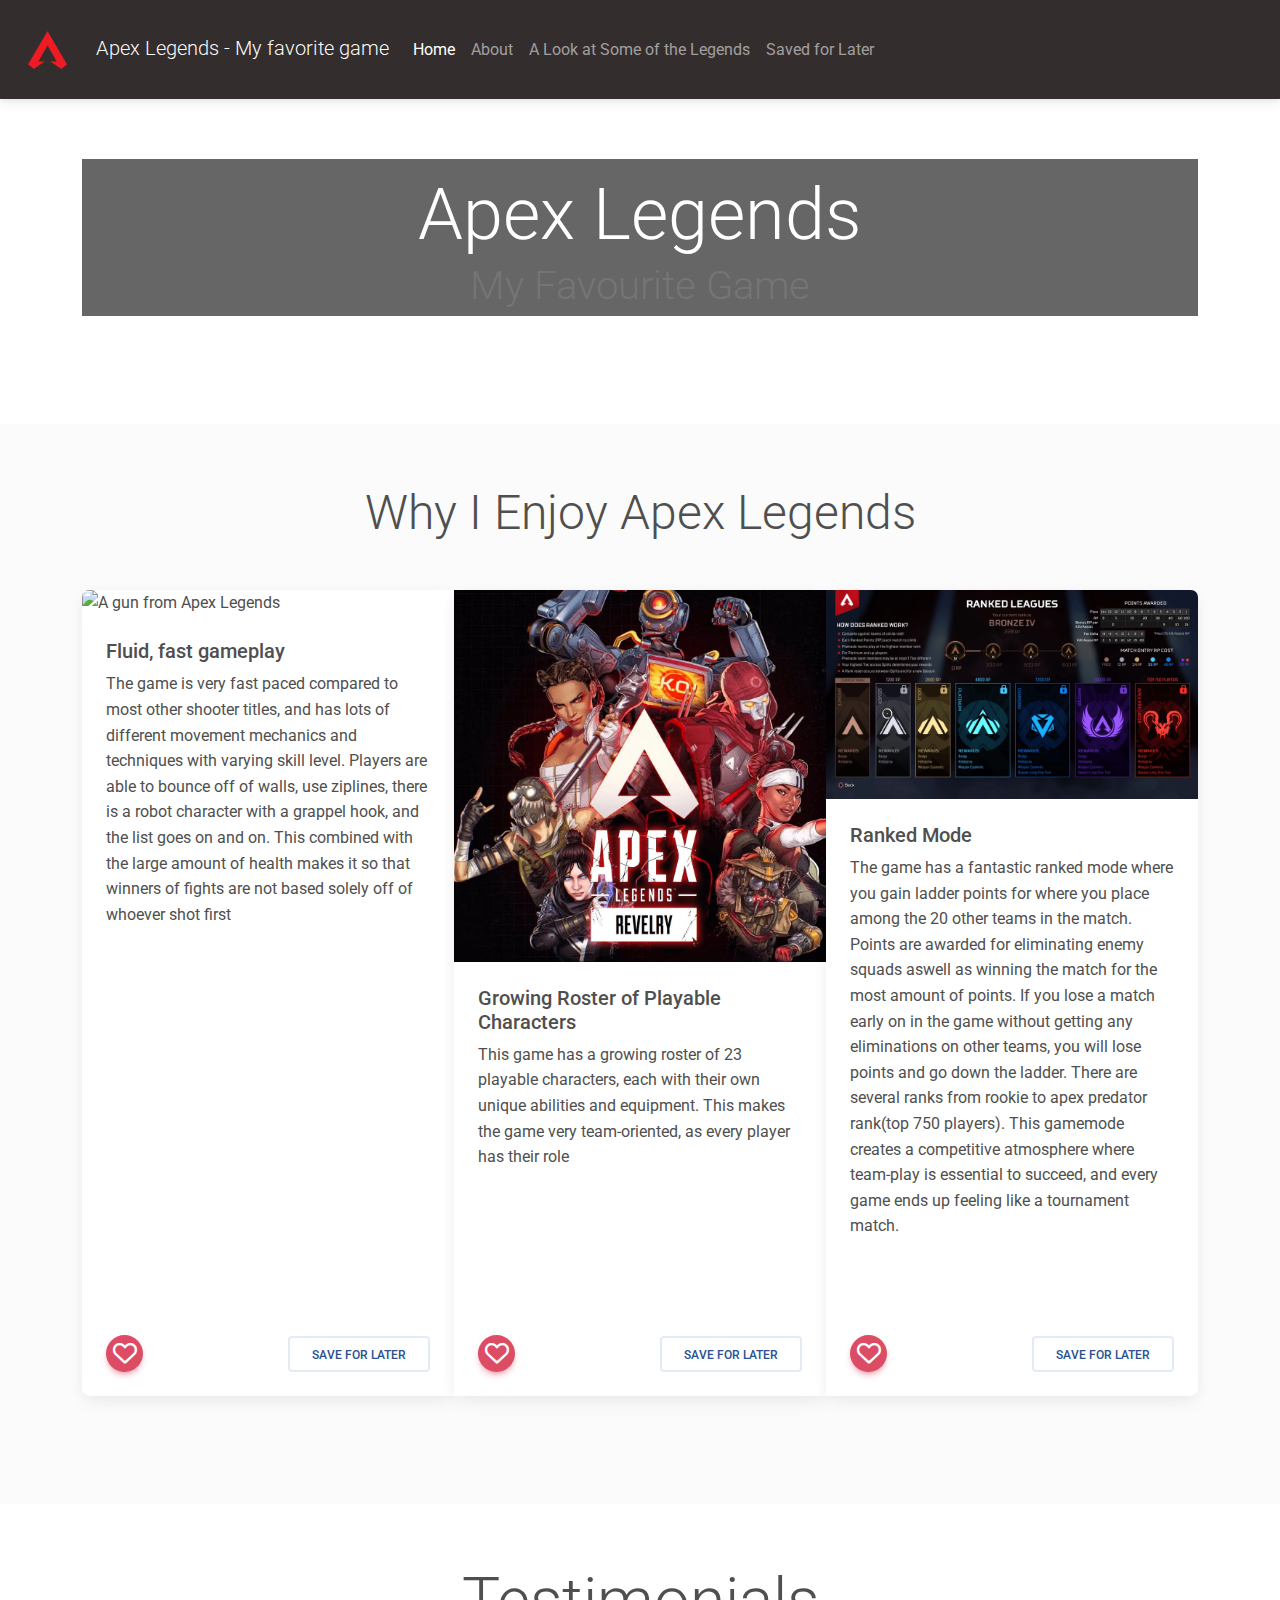
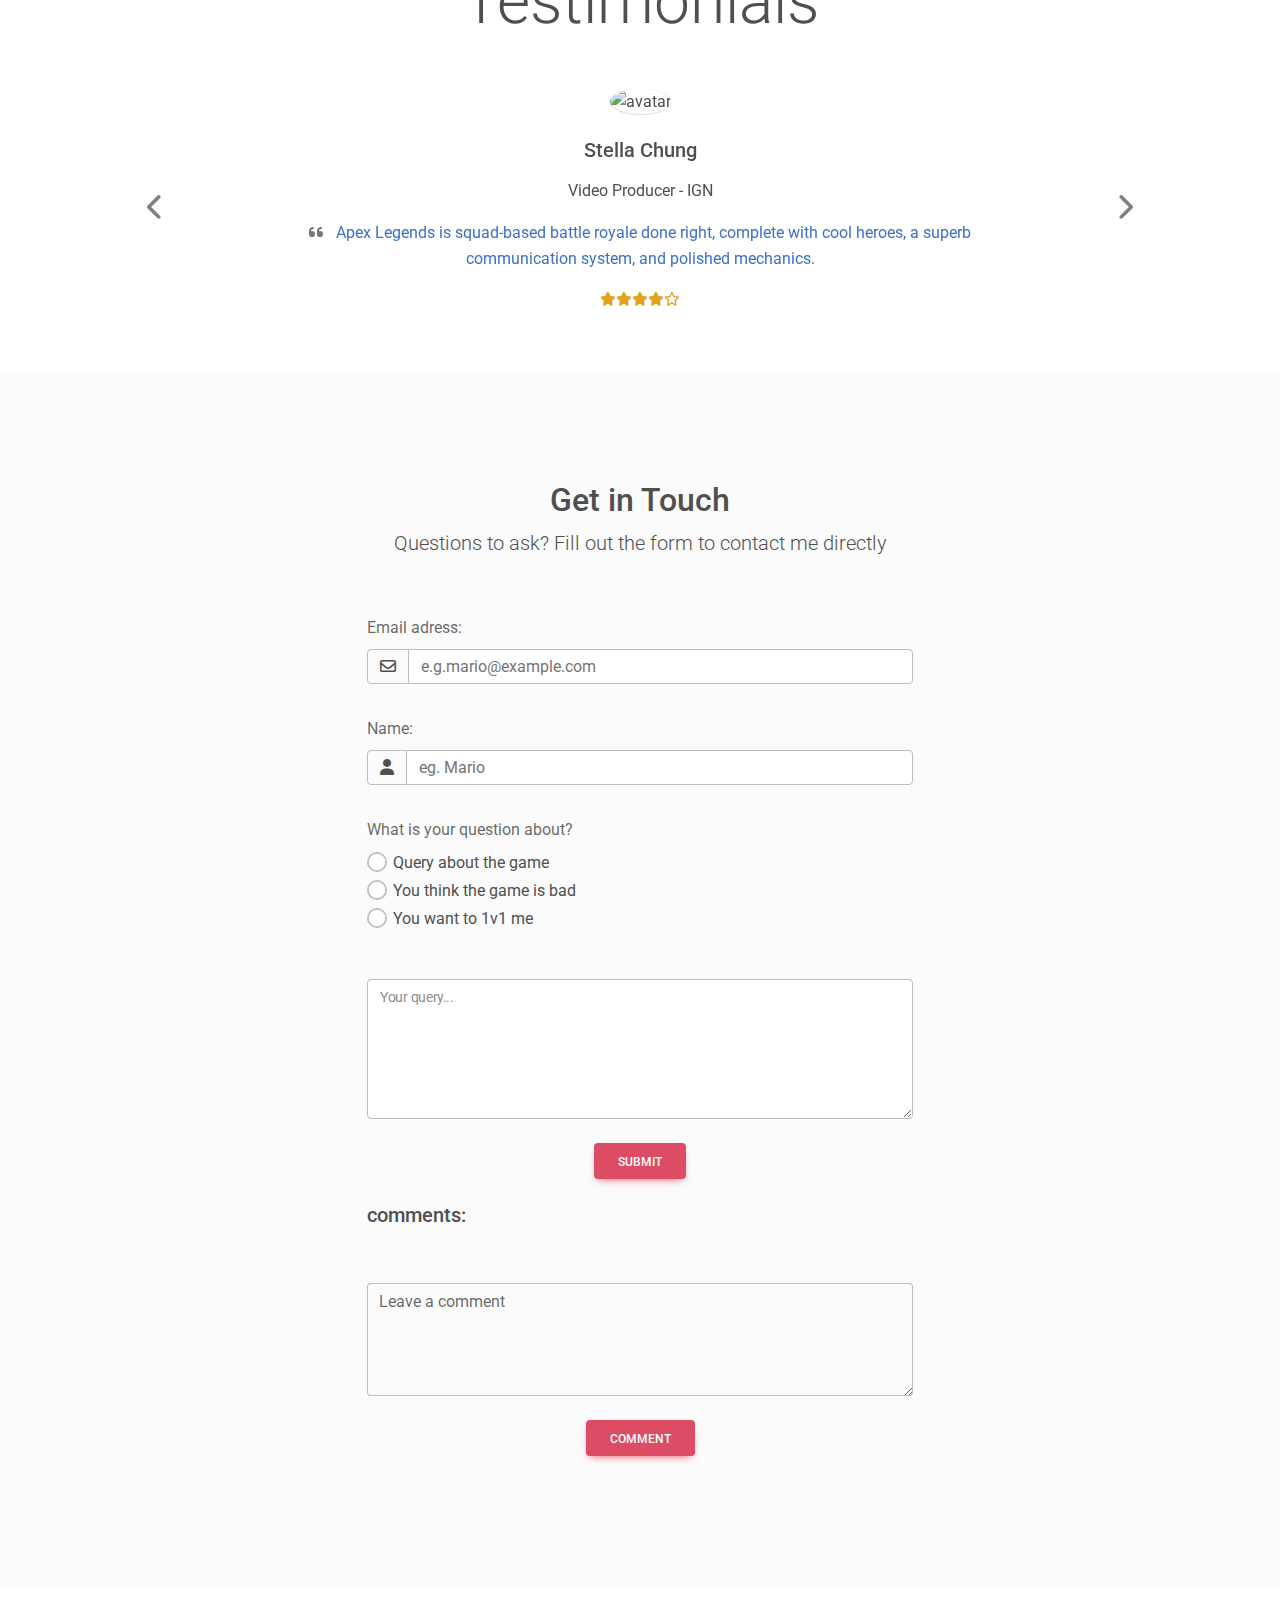
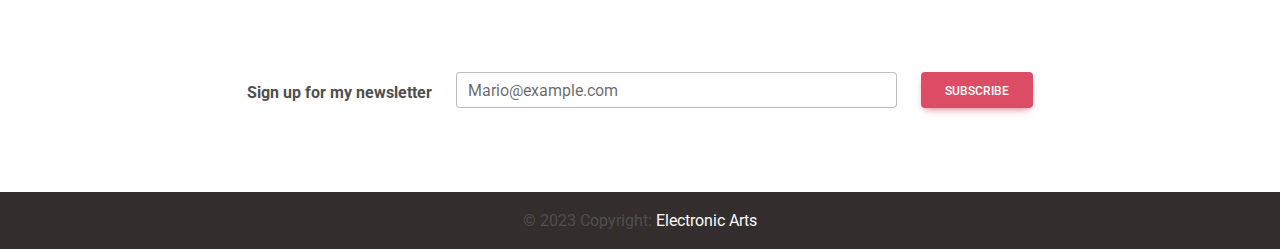
==== index.html @ 1181ff3f "initial commit" ====
<!DOCTYPE html>
<html lang="en">
  <head>
    <meta charset="UTF-8" />
    <meta name="viewport" content="width=device-width, initial-scale=1, shrink-to-fit=no" />
    <meta http-equiv="x-ua-compatible" content="ie=edge" />
    <title>Apex Legends - My Favourite Game</title>
    <style>
      section{
          padding: 60px 0;
      }
   </style>
    <!-- Apex icon -->
    <link rel="icon" href="img/Apex-Legends-Emblem.png" type="image/x-icon" />
    <!-- Font Awesome -->
    <link
      rel="stylesheet"
      href="https://cdnjs.cloudflare.com/ajax/libs/font-awesome/6.0.0/css/all.min.css"
    />
    <!-- Google Fonts Roboto -->
    <link
      rel="stylesheet"
      href="https://fonts.googleapis.com/css2?family=Roboto:wght@300;400;500;700;900&display=swap"
    />
    <!-- MDB -->
    <link rel="stylesheet" href="css/mdb.min.css" />
  </head>
  <body onload ="onLoad()">
    
    <!---navbar component from mdb--->
    <nav class="navbar navbar-expand-md navbar-dark bg-dark">
        <!--changed from fluid to xxl-->
      <div class="container-xxl">
        <a href="#intro" CLASS="navbar-brand">
          <span class="fw-light text-light py-3" > 
            <img
            src="img/Apex-Legends-Emblem.png"
            class="me-2"
            height="40"
            alt="Apex Legends"
            loading="lazy"
          />
              Apex Legends - My favorite game

          </span>
      </a>
        <button
          class="navbar-toggler"
          type="button"
          data-mdb-toggle="collapse"
          data-mdb-target="#navbarText"
          aria-controls="navbarText"
          aria-expanded="false"
          aria-label="Toggle navigation"
        >
          <i class="fas fa-bars"></i>
        </button>
        <!---navbar links-->
        <div class="collapse navbar-collapse" id="navbarText">
          <ul class="navbar-nav me-auto mb-2 mb-lg-0">
            <li class="nav-item">
              <a class="nav-link active" aria-current="page" href="#">Home</a>
            </li>
            <li class="nav-item">
              <a class="nav-link" href="./about.html">About</a>
            </li>
            <li class="nav-item">
              <a class="nav-link" href="./legends.html">A Look at Some of the Legends</a>
            </li>
            <li class="nav-item">
              <a class="nav-link" href="./savedForLater.html">Saved for Later</a>
            </li>
          </ul>
          
        </div>
      </div>
    </nav>
    
    <!---main intro-->
    <section id="intro">
      <div class="container">
        <div class="row align-items-center">              <!---header component-->
          <div class="text-center text-md-start">
            <div class="text-center">
                  <!--video being used as header background-->
              <div class="bg-image">
                <video class="w-100 p-0" autoplay loop muted>
                  <source src="vids/apexvid.mp4" type="video/mp4" >
                </video>
                    <!--mask class for nice heading over video-->
                    <div class="mask" style="background-color: hsla(0, 0%, 0%, 0.6)">
                      <div class="d-flex justify-content-center align-items-center h-100">
                        <div class="text-white">
                          <img src="img/Apex-Legends-Emblem.png" alt="Apex Logo" width="100" class="mb-3">
                          <div class="display-2">Apex Legends</div>
                          <div class="display-6 text-muted my-1">My Favourite Game</div>
                          <a class="btn btn-outline-light btn-lg mt-3" href="https://www.ea.com/en-gb/games/apex-legends" target="_blank" role="button"
                          >Download</a>
                        </div>
                      </div>
                    </div>
              </div>
            </div>
          </div>
        </div>
      </div>
    </section>
    <!--why I enjoy playing Apex Legends-->
    <section class="lg mt-5 bg-light" id="ienjoyapex">
      <div class="container">
        <div class="text-center">
          <div class="display-5 mb-5">Why I Enjoy Apex Legends</div>
        </div>
        <div class="card-group my-5">
          <div class="card col-md-6" id="./index.html#gameplay">
            <img src="img/apexpic7.png" class="card-img-top" alt="A gun from Apex Legends"/>
            <div class="card-body">
              <h5 class="card-title">Fluid, fast gameplay</h5>
              <p class="card-text">The game is very fast paced compared to most other shooter titles, and has lots of different movement mechanics and techniques with varying skill level. 
                Players are able to bounce off of walls, use ziplines, there is a robot character with a grappel hook, and the list goes on and on. This combined with the large amount of 
                health makes it so that winners of fights are not based solely off of whoever shot first</p>
            </div>
            <div class="p-2 position-relative mt-5">                                                               <!---Unique data-id's for each 'save' button-->
              <button type="button" class="btn btn-outline-secondary save-button position-absolute bottom-0 end-0 m-4" data-mdb-ripple-color="dark" data-id="fluid-fast-gameplay-article">Save for later</button>
              <button class="like-button btn btn-danger btn-floating m-3" id="gameplayLike"><i class="far fa-heart fa-2x"></i></button>
            </div>
          </div>
          <div class="card col-md-6" id="./index.html#characters">
            <img src="img/apexrevelry.jpeg" class="card-img-top" alt="Apex Legends artwork"/>
            <div class="card-body">
              <h5 class="card-title">Growing Roster of Playable Characters</h5>
              <p class="card-text">
                This game has a growing roster of 23 playable characters, each with their own unique abilities and equipment.
                This makes the game very team-oriented, as every player has their role
              </p>
            </div>
            <div class="p-2 position-relative mt-5">                                                               <!---Unique data-id's for each 'save' button-->
              <button type="button" class="btn btn-outline-secondary save-button position-absolute bottom-0 end-0 m-4" data-mdb-ripple-color="dark" data-id="fluid-fast-gameplay-article">Save for later</button>
              <button class="like-button btn btn-danger btn-floating m-3 p" id="charactersLike"><i class="far fa-heart fa-2x"></i></button>
            </div>
          </div>
          <div class="card col-md-6" id="./index.html#ranked">
            <img src="img/apexranks.webp" class="card-img-top" alt="Different Ranks in Apex Legends"/>
            <div class="card-body">
              <h5 class="card-title">Ranked Mode</h5>
              <p class="card-text">
                The game has a fantastic ranked mode where you gain ladder points for where you place among the 20 other teams in the match. Points are awarded for eliminating enemy squads aswell as winning the match for the most amount of points. If you lose a match early on in the game without getting any eliminations on other teams, you will lose points and go down the ladder. There are several ranks from rookie to apex predator rank(top 750 players). This gamemode creates a competitive atmosphere where team-play is essential to succeed, and every game ends up feeling like a tournament match. 
              </p>
            </div>
            <div class="p-2 position-relative mt-5">                                                               <!---Unique data-id's for each 'save' button-->
              <button type="button" class="btn btn-outline-secondary save-button position-absolute bottom-0 end-0 m-4" data-mdb-ripple-color="dark" data-id="fluid-fast-gameplay-article">Save for later</button>
              <button class="like-button btn btn-danger btn-floating m-3" id="rankedLike"><i class="far fa-heart fa-2x"></i></button>
            </div>
          </div>
        </div>
        
      </div>
    </section>
    <!---testimonial-->
    <section id="reviews">
      <div class="container">
        <div class="text-center">
          <div class="row">
            <div class="display-3 mb-5">Testimonials</div>
                          <!-- Carousel Component -->
            <div id="carouselExampleControls" class="carousel slide text-center carousel-dark" data-mdb-ride="carousel">
              <div class="carousel-inner">
                <div class="carousel-item active">
                  <img class="rounded-circle shadow-1-strong mb-4"
                    src="https://assets-prd.ignimgs.com/avatars/5cf55bafcb64904b0ae52abb/Fs-hmIxaIAc-QAw-1680824141398.jpg" alt="avatar"
                    style="width: 150px;" />
                  <div class="row d-flex justify-content-center">
                    <div class="col-lg-8">
                      <h5 class="mb-3">Stella Chung</h5>
                      <p>Video Producer - IGN</p>
                      <p class="text-muted">
                        <i class="fas fa-quote-left pe-2"></i>
                        <a href="https://za.ign.com/apex-legends-2021-nintendo-switch/151396/review/apex-legends-review-2021">Apex Legends is squad-based battle royale done right, complete with cool heroes, a superb communication system, and polished mechanics.</a>
                      </p>
                    </div>
                  </div>
                  <ul class="list-unstyled d-flex justify-content-center text-warning mb-0">
                    <li><i class="fas fa-star fa-sm"></i></li>
                    <li><i class="fas fa-star fa-sm"></i></li>
                    <li><i class="fas fa-star fa-sm"></i></li>
                    <li><i class="fas fa-star fa-sm"></i></li>
                    <li><i class="far fa-star fa-sm"></i></li>
                  </ul>
                </div>
                <div class="carousel-item">
                  <img class="rounded-circle shadow-1-strong mb-4"
                    src="https://cdn.mos.cms.futurecdn.net/RBKPGRRsgG9mLEXurR2uMG-300-80.jpg" alt="avatar"
                    style="width: 150px;" />
                  <div class="row d-flex justify-content-center">
                    <div class="col-lg-8">
                      <h5 class="mb-3">James Davenport</h5>
                      <p>Gaming Journalist for pcgamer.com</p>
                      <p class="text-muted">
                        <i class="fas fa-quote-left pe-2"></i>
                        <a href="https://www.pcgamer.com/apex-legends-review/">Apex is stable, spilling over with smart design touches, and its set a new industry standard with an impressive breadth of accessibility options and communication tools.</a>
                      </p>
                    </div>
                  </div>
                  <ul class="list-unstyled d-flex justify-content-center text-warning mb-0">
                    <li><i class="fas fa-star fa-sm"></i></li>
                    <li><i class="fas fa-star fa-sm"></i></li>
                    <li><i class="fas fa-star fa-sm"></i></li>
                    <li><i class="fas fa-star fa-sm"></i></li>
                    <li><i class="far fa-star fa-sm"></i></li>
                  </ul>
                </div>
              </div>
              <button class="carousel-control-prev" type="button" data-mdb-target="#carouselExampleControls"
                data-mdb-slide="prev">
                <span class="carousel-control-prev-icon" aria-hidden="true"></span>
                <span class="visually-hidden">Previous</span>
              </button>
              <button class="carousel-control-next" type="button" data-mdb-target="#carouselExampleControls"
                data-mdb-slide="next">
                <span class="carousel-control-next-icon" aria-hidden="true"></span>
                <span class="visually-hidden">Next</span>
              </button>
            </div>
          </div>
        </div>
      </div>
    </section>
    <!--contact form-->
    <section id="contact" class="bg-light">
      <div class="container-lg mt-5">
          <div class="text-center ">
              <h2>Get in Touch</h2>
              <p class="lead">Questions to ask? Fill out the form to contact me directly</p>
          </div>
          <div class="row justify-content-center my-5">
              <div class="col-lg-6">
                  <form>
                      <label for="email" class="form-label my-2">Email adress:</label>
                      <div class="mb-4 input-group">
                          <span class="input-group-text">
                            <i class="far fa-envelope"></i>
                          </span>
                          <input type="email" class="form-control" id="email" placeholder="e.g.mario@example.com">
                          
                      </div>
                      <label for="name" class="form-label my-2">Name:</label>
                      <div class="input-group mb-4">
                          <span class="input-group-text">
                            <i class="fas fa-user"></i>
                          </span>
                          <input type="text" class="form-control" id="name" placeholder="eg. Mario">
                         
                          
                      </div>
                      <label for="subject" class="form-label my-2">What is your question about?</label>
                      <div class="form-check">
                        <input class="form-check-input" type="radio" name="flexRadioDefault" id="flexRadioDefault1"/>
                        <label class="form-check-label" for="flexRadioDefault1"> Query about the game </label>
                      </div>
                      
                      <!-- Default checked radio -->
                      <div class="form-check">
                        <input class="form-check-input" type="radio" name="flexRadioDefault" id="flexRadioDefault2"/>
                        <label class="form-check-label" for="flexRadioDefault2"> You think the game is bad </label>
                      </div>

                      <div class="form-check">
                        <input class="form-check-input" type="radio" name="flexRadioDefault" id="flexRadioDefault2"/>
                        <label class="form-check-label" for="flexRadioDefault2"> You want to 1v1 me </label>
                      </div>
                      <div class="form-floating mb-4 mt-5">
                          <textarea id="query" class="form-control" style="height: 140px"></textarea>
                          <label for="query">Your query...</label>
                      </div>
                      <div class="m-4 text-center">
                          <button type="submit" class="btn btn-danger">Submit</button>
                      </div>

                      <!--comment section-->


                      <ul class="list-group list-group-light list-group-small mb-5" id="commentList">
                        <h5>comments: </h5>
                        <!--<li class="list-group-item">An item</li>-->
                        
                      </ul>
                      <div class="form-outline" id="commentSection">
                        <textarea class="form-control" id="commentInput" rows="4"></textarea>
                        <label class="form-label" for="textAreaExample">Leave a comment</label>
                      </div>
                      <div class="m-4 text-center">
                        <button type="submit" class="btn btn-danger" id="commentSubmit">comment</button>
                      </div>
                      
                    </form>
                </div>
            </div>
        </div>
    </section>
    <!--footer-->
    <footer class="text-center">
      <!-- Grid container -->
      <div class="container p-4 pb-0">
        <!-- Section: Form -->
        <section>
          <form>
            <!--Grid row-->
            <div class="row d-flex justify-content-center">
              <!--Grid column-->
              <div class="col-auto">
                <p class="pt-2">
                  <strong>Sign up for my newsletter</strong>
                </p>
              </div>
              <!--Grid column-->
    
              <!--Grid column-->
              <div class="col-md-5 col-12">
                <!-- Email input -->
                <div class="form-outline mb-4">
                  <input type="email" id="form5Example27" class="form-control" />
                  <label class="form-label" for="form5Example27">Mario@example.com</label>
                </div>
              </div>
              <!--Grid column-->
              
              <!--Grid column-->
              <div class="col-auto">
                <!-- Submit button -->
                <button type="submit" class="btn btn-danger mb-4">
                  Subscribe
                </button>
              </div>
              
              <!--Grid column-->
            </div>
            <!--Grid row-->
          </form>
        </section>
        <!-- Section: Form -->
      </div>
      <!-- Grid container -->
    
      <!-- Copyright -->
      <div class="text-center p-3 bg-dark">
        © 2023 Copyright:
        <a class="text-light" href="https://www.ea.com/en-gb" target="_blank">Electronic Arts</a>
      </div>
      <!-- Copyright -->
    </footer>



    

    <!-- MDB -->
    <script type="text/javascript" src="js/mdb.min.js"></script>
    <!-- Custom scripts -->
    <script type="text/javascript"> </script>
    <!--my javscript-->
    <script type="text/javascript" src="js/myJs.js"></script>
  </body>
</html>
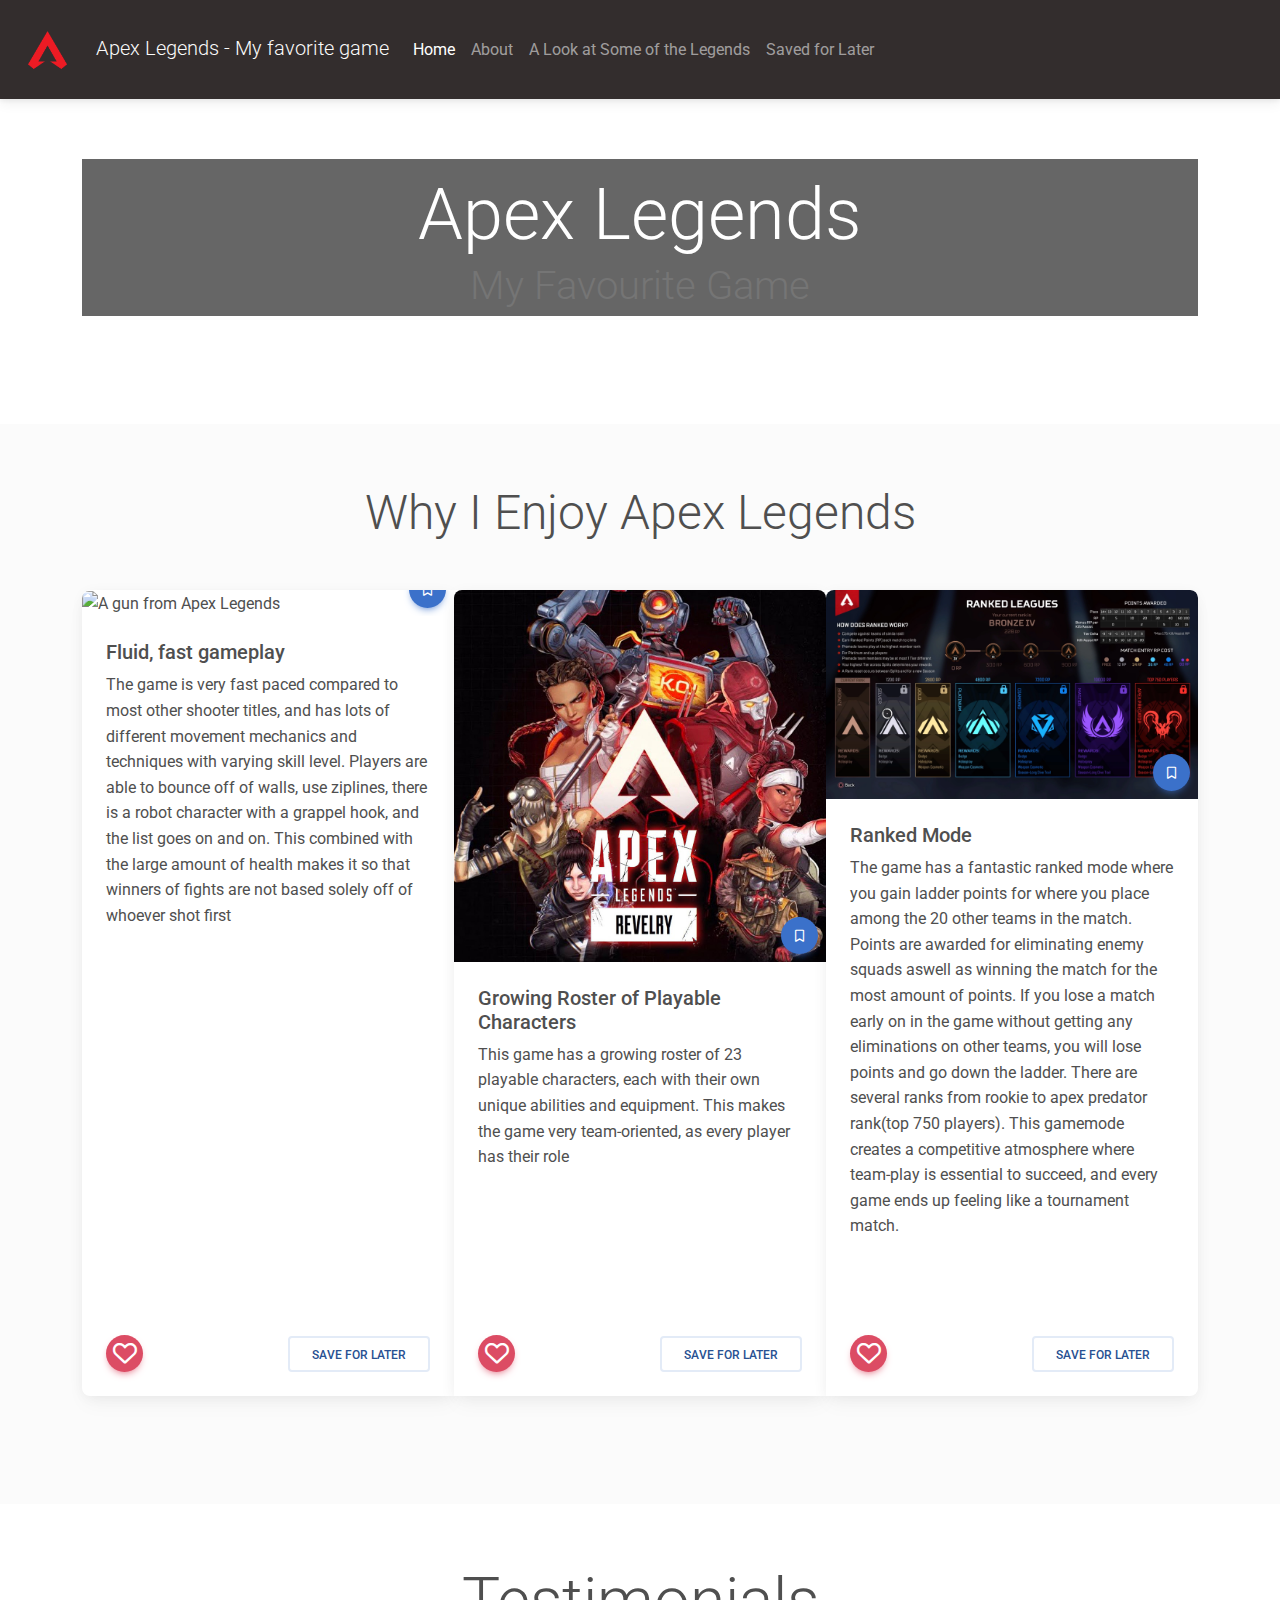
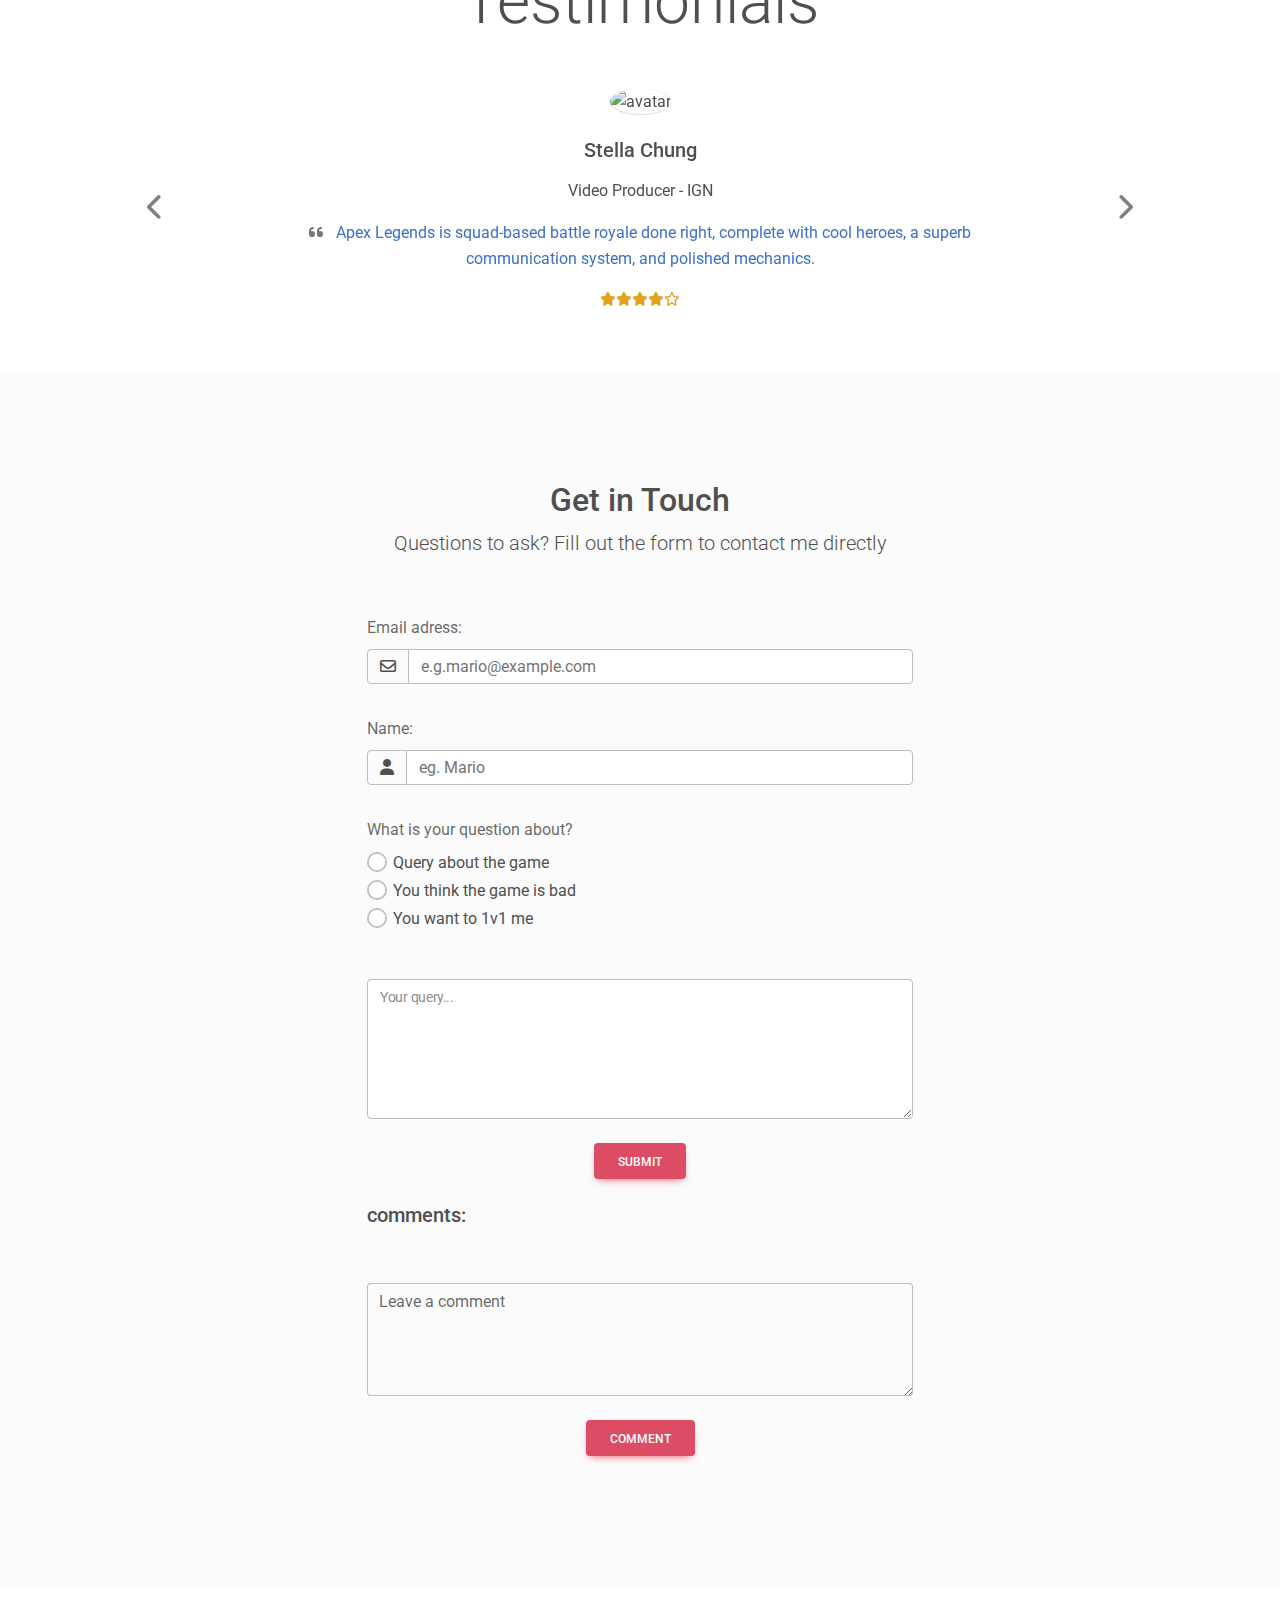
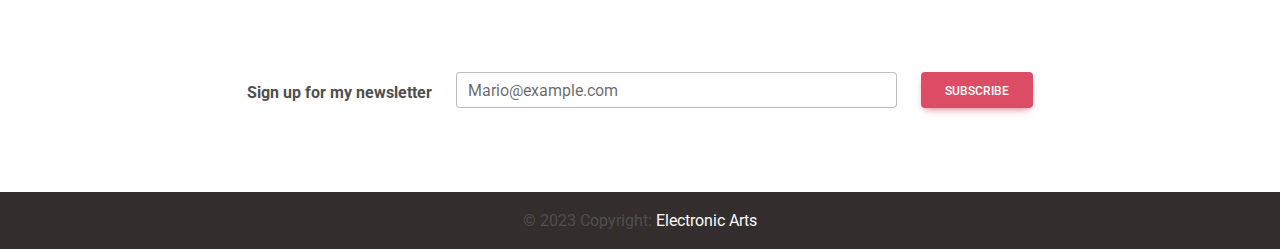
==== commit 520e8d04: "initial commit" ====
--- a/index.html
+++ b/index.html
@@ -113,7 +113,14 @@
         </div>
         <div class="card-group my-5">
           <div class="card col-md-6" id="./index.html#gameplay">
-            <img src="img/apexpic7.png" class="card-img-top" alt="A gun from Apex Legends"/>
+            <div class="bg-image">
+              <img src="img/apexpic7.png" class="card-img-top" alt="A gun from Apex Legends" id="image1"/>
+              <div class="mask">
+                <button type="button" class="image-save-button btn btn-primary btn-floating position-absolute bottom-0 end-0 m-2" data-mdb-ripple-color="dark" title="save for later">
+                  <i class="far fa-bookmark" id="gameplayBm"></i>
+                </button>
+              </div>
+            </div>
             <div class="card-body">
               <h5 class="card-title">Fluid, fast gameplay</h5>
               <p class="card-text">The game is very fast paced compared to most other shooter titles, and has lots of different movement mechanics and techniques with varying skill level. 
@@ -126,7 +133,14 @@
             </div>
           </div>
           <div class="card col-md-6" id="./index.html#characters">
-            <img src="img/apexrevelry.jpeg" class="card-img-top" alt="Apex Legends artwork"/>
+            <div class="bg-image">
+            <img src="img/apexrevelry.jpeg" class="card-img-top" alt="Apex Legends artwork" id="image2"/>
+            <div class="mask">
+              <button type="button" class="image-save-button btn btn-primary btn-floating position-absolute bottom-0 end-0 m-2" data-mdb-ripple-color="dark" title="save for later">
+                <i class="far fa-bookmark" id="charBm"></i>
+              </button>
+            </div>
+            </div>
             <div class="card-body">
               <h5 class="card-title">Growing Roster of Playable Characters</h5>
               <p class="card-text">
@@ -140,7 +154,14 @@
             </div>
           </div>
           <div class="card col-md-6" id="./index.html#ranked">
-            <img src="img/apexranks.webp" class="card-img-top" alt="Different Ranks in Apex Legends"/>
+            <div class="bg-image">
+            <img src="img/apexranks.webp" class="card-img-top" alt="Different Ranks in Apex Legends" id="image3"/>
+            <div class="mask">
+              <button type="button" class="image-save-button btn btn-primary btn-floating position-absolute bottom-0 end-0 m-2" data-mdb-ripple-color="dark" title="save for later">
+                <i class="far fa-bookmark" id="rankedBm"></i>
+              </button>
+            </div>
+            </div>
             <div class="card-body">
               <h5 class="card-title">Ranked Mode</h5>
               <p class="card-text">
